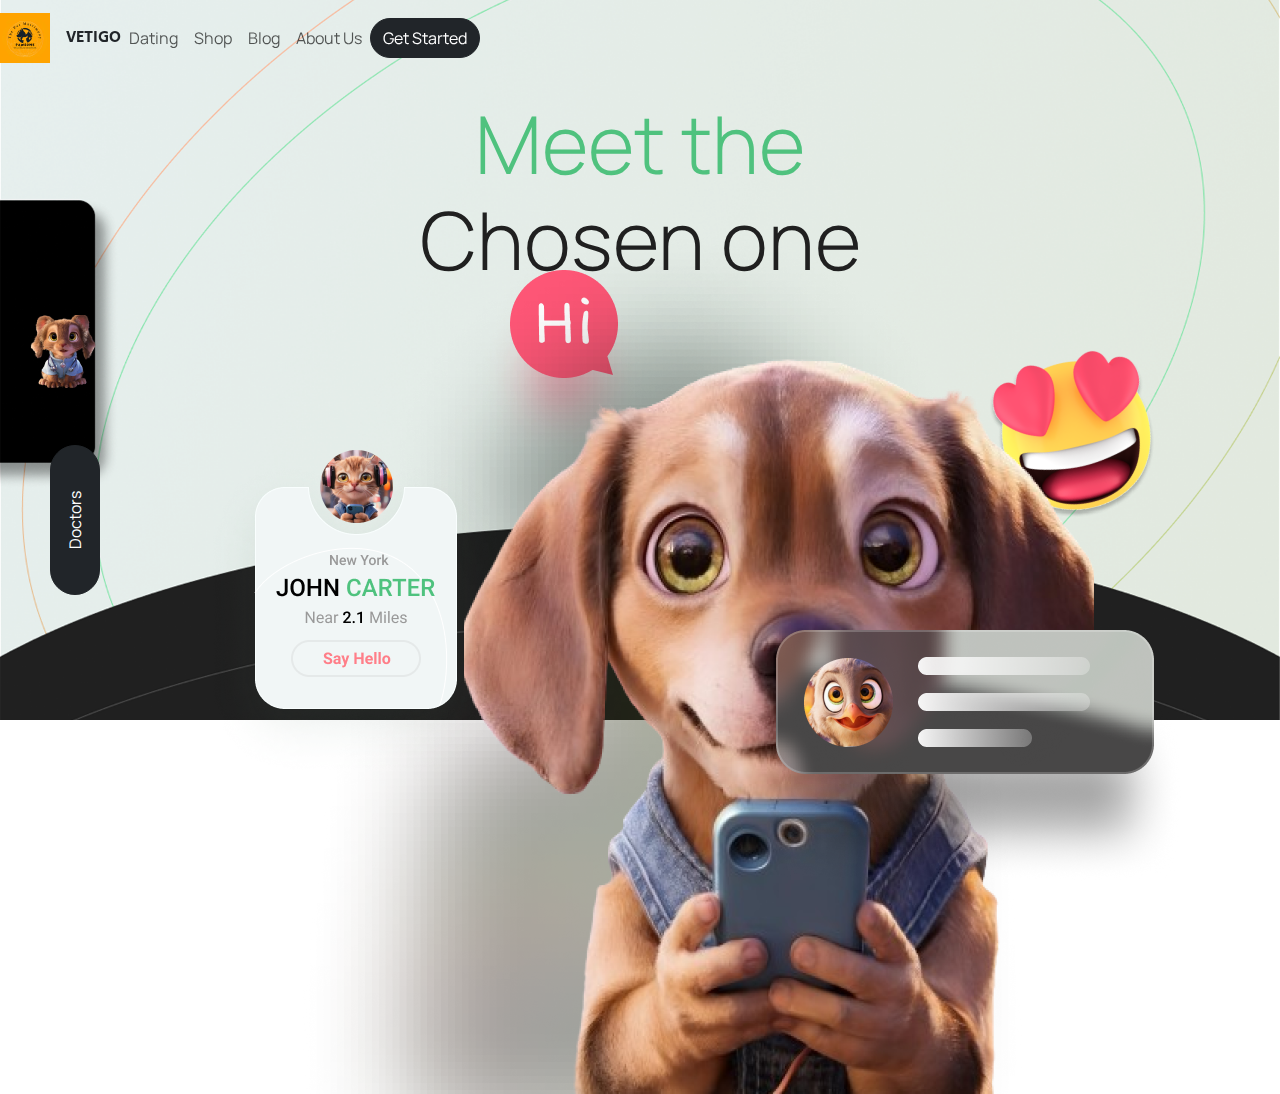
==== index.html @ 94a31e5b "1.4" ====
<!DOCTYPE html>
<html lang="en">
<head>
 <meta charset="UTF-8">
 <meta name="viewport" content="width=device-width, initial-scale=1.0">
 <title>vertigo</title>
 <link rel="stylesheet" href="https://cdn.jsdelivr.net/npm/bootstrap@5.2.3/dist/css/bootstrap.min.css">
 <link rel="stylesheet" href="main.css">
 <link rel="preconnect" href="https://fonts.googleapis.com">
<link rel="preconnect" href="https://fonts.gstatic.com" crossorigin>
<link href="https://fonts.googleapis.com/css2?family=Secular+One&display=swap" rel="stylesheet">
<link href="https://fonts.googleapis.com/css2?family=Manrope:wght@200&display=swap" rel="stylesheet">
<script src="https://cdn.jsdelivr.net/npm/@popperjs/core@2.11.6/dist/umd/popper.min.js"></script>
<script src="https://cdn.jsdelivr.net/npm/bootstrap@5.2.3/dist/js/bootstrap.min.js"></script>

</head>
<body>
 
<nav class="navbar navbar-expand-md fixed-top">
 <a class="navbar-brand" href="#">
  <img src="/home/Untitjjled 1.png" class="d-inline-block align-top" alt="">
 
</a><span style="font-family: 'Secular One', sans-serif;"> VETIGO </span>
 <button class="navbar-toggler d-lg-none" type="button" data-toggle="collapse" data-target="#collapsibleNavId" aria-controls="collapsibleNavId"
     aria-expanded="false" aria-label="Toggle navigation">
  <span class="navbar-toggler-icon"></span>
 </button>
 <div class="collapse navbar-collapse" id="collapsibleNavId" style="font-family: 'Manrope', sans-serif;">
  <ul class="navbar-nav  ">
   <li class="nav-item active ">
    <a class="nav-link" href="/categoryselection.html">Dating </a>
   </li>
   <li class="nav-item ">
    <a class="nav-link" href="#">Shop</a>
   </li>
   <li class="nav-item ">
    <a class="nav-link" href="#">Blog</a>
   </li>
   <li class="nav-item ">
    <a class="nav-link " href="#">About Us</a>
   </li>
   
   <button type="button" class="btn btn-dark rounded-pill float-right" onclick="movetoLogin()">Get Started</button>

   <script>
   function movetoLogin() {
     window.location.href = "login.html";
   }
   </script>
   
 
  </ul>
 </div>
</nav>

<div class="p-5 mb-4  rounded-3" id="jumb">
 <div class="container-fluid py-5">
  <img src="/home/Group 14.png" class="img-fluid" id="hi">
<div class="col-md-12">
  <h1 class="display-1" id="h1">Meet the <br><span style="color: #202020;"> Chosen one</span>
  
  </h1></div>
  <img src="/home/image 5.png" class="img-fluid float-end d-block" id="emoji" >
  <img src="/home/Group 2.png" alt="" class="img-fluid" id="grp2">
  <img src="/home/Group 7.png"class="img-fluid" alt="" id="dog">
  <img src="/home/cute_animal_doctor_disney-removebg-preview 1.png" class="img-fluid" id="cute">
  <button class="btn btn-dark rounded-pill vertical-button" style="font-family: 'Manrope', sans-serif;">Doctors</button>
<img src="/home/Group 4.png" class="img-fluid" alt="" id="grp4">
 </div>
</div>





</body>
</html>
---- main.css ----
body{
 background-image: url("/home/Untitled-2.png");
 background-size:100%;
 background-repeat: no-repeat;
 position:relative;
 top: 10%;
 left: 0;

}
h1{
 color: #4FC27E;font-family: 'Manrope', sans-serif;
 text-align: center;
}
#hi{
 position: absolute;
  top: 30vh;
  left: 20lh;
}
#grp2{
 position:absolute;
 top:50vh;
 left: 16vw;
 transition: transform 0.3s ease-in-out;
z-index: 1;
}
#grp2:hover{
 transform: scale(1.1);
}
#dog{
 position:absolute;
 top:20vh;
 left: 18vw;
 transition: transform 0.3s ease-in-out;

}
#dog:hover{
 transform: scale(1.1);

}

#emoji{
 transition: transform 0.3s ease-in-out;
z-index: -1;
}
#emoji:hover{
 transform: rotate(5deg);

}
.vertical-button {
 
  transform: rotate(-90deg);
  width: 150px; 
  height: 50px; 
  padding: 10px;
 position: absolute;
 top: 55vh;
 left: 0vw;
  cursor: pointer;
}
#cute{
 position:absolute;
 top: 35vh;
 left:2vw;
}
#grp4{
  position:absolute;
 top: 70vh;
 left:60vw;
 transition: transform 0.3s ease-in-out;

}
#grp4:hover{
 transform: scale(1.1);
}
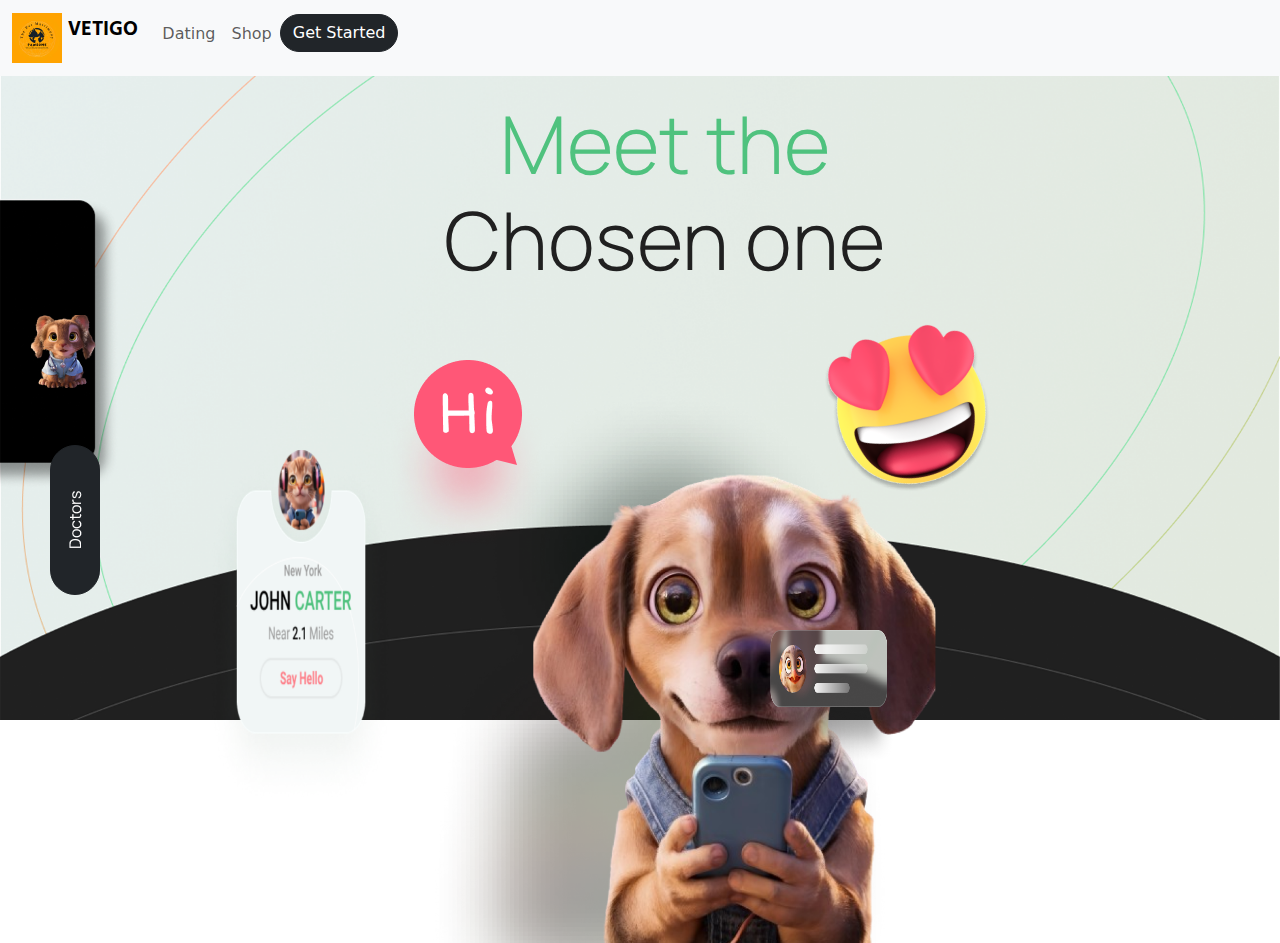
==== commit 315a9462: "1.6" ====
--- a/index.html
+++ b/index.html
@@ -16,55 +16,72 @@
 </head>
 <body>
  
-<nav class="navbar navbar-expand-md fixed-top">
- <a class="navbar-brand" href="#">
-  <img src="/home/Untitjjled 1.png" class="d-inline-block align-top" alt="">
- 
-</a><span style="font-family: 'Secular One', sans-serif;"> VETIGO </span>
- <button class="navbar-toggler d-lg-none" type="button" data-toggle="collapse" data-target="#collapsibleNavId" aria-controls="collapsibleNavId"
-     aria-expanded="false" aria-label="Toggle navigation">
-  <span class="navbar-toggler-icon"></span>
- </button>
- <div class="collapse navbar-collapse" id="collapsibleNavId" style="font-family: 'Manrope', sans-serif;">
-  <ul class="navbar-nav  ">
-   <li class="nav-item active ">
-    <a class="nav-link" href="/categoryselection.html">Dating </a>
-   </li>
-   <li class="nav-item ">
-    <a class="nav-link" href="#">Shop</a>
-   </li>
-   <li class="nav-item ">
-    <a class="nav-link" href="#">Blog</a>
-   </li>
-   <li class="nav-item ">
-    <a class="nav-link " href="#">About Us</a>
-   </li>
-   
-   <button type="button" class="btn btn-dark rounded-pill float-right" onclick="movetoLogin()">Get Started</button>
+<!-- Ensure you have included the necessary Bootstrap CSS and JavaScript files -->
+<!-- Navbar -->
+<nav class="navbar navbar-expand-md navbar-light bg-light fixed-top">
+  <div class="container-fluid">
+    <a class="navbar-brand" href="#">
+      <img src="/home/Untitjjled 1.png" class="d-inline-block align-top" alt="">
+      <span style="font-family: 'Secular One', sans-serif;">VETIGO</span> 
+    </a>
 
-   <script>
-   function movetoLogin() {
-     window.location.href = "login.html";
-   }
-   </script>
-   
- 
-  </ul>
- </div>
+    <button class="navbar-toggler" type="button" data-bs-toggle="offcanvas" data-bs-target="#offcanvasNavbar" aria-controls="offcanvasNavbar">
+      <span class="navbar-toggler-icon"></span>
+    </button>
+
+    <div class="offcanvas offcanvas-end" tabindex="-1" id="offcanvasNavbar" aria-labelledby="offcanvasNavbarLabel">
+      <div class="offcanvas-header">
+          <button type="button" class="btn-close" data-bs-dismiss="offcanvas" aria-label="Close"></button>
+        </div>
+      <div class="offcanvas-body ">
+        <ul class="navbar-nav ">
+          <li class="nav-item mb-2">
+            <a class="nav-link" href="/categoryselection.html">Dating</a>
+          </li>
+          <li class="nav-item mb-2">
+            <a class="nav-link" href="#">Shop</a>
+          </li>
+          <li class="mb-2">
+            <button type="button" class="btn btn-dark rounded-pill" onclick="movetoLogin()">Get Started</button>
+          </li>
+        </ul>
+      </div>
+    
+    </div>
+  </div>
 </nav>
 
+
+
+
+<script>
+  function movetoLogin() {
+      window.location.href = "login.html";
+  }
+</script>
+
+
 <div class="p-5 mb-4  rounded-3" id="jumb">
- <div class="container-fluid py-5">
-  <img src="/home/Group 14.png" class="img-fluid" id="hi">
-<div class="col-md-12">
+ <div class="container py-5">
+  <div class="col-md-12 ">
   <h1 class="display-1" id="h1">Meet the <br><span style="color: #202020;"> Chosen one</span>
   
-  </h1></div>
-  <img src="/home/image 5.png" class="img-fluid float-end d-block" id="emoji" >
+  </h1></div></div>
+  <div class="container">
+    <div class="row"><div class="col-xs-2"><img src="/home/image 5.png" class="img-fluid float-end d-block" id="emoji" ></div></div>
+    <div class="row">
+      <div class="col-md-3"><img src="/home/Group 14.png" class="img-fluid" id="hi"></div>
+      <div class="col-md-12"><img src="/home/Group 7.png"class="img-fluid" alt="" id="dog"></div>
+      
+    </div>
+    
+  </div>
+  
   <img src="/home/Group 2.png" alt="" class="img-fluid" id="grp2">
-  <img src="/home/Group 7.png"class="img-fluid" alt="" id="dog">
+  <div class="row-cols-3" id="dogcont"></div>
+  
   <img src="/home/cute_animal_doctor_disney-removebg-preview 1.png" class="img-fluid" id="cute">
-  <button class="btn btn-dark rounded-pill vertical-button" style="font-family: 'Manrope', sans-serif;">Doctors</button>
+  <button class="btn btn-dark rounded-pill vertical-button" style="font-family: 'Manrope', sans-serif;" id="doctor">Doctors</button>
 <img src="/home/Group 4.png" class="img-fluid" alt="" id="grp4">
  </div>
 </div>
--- a/main.css
+++ b/main.css
@@ -1,20 +1,29 @@
+
 body{
  background-image: url("/home/Untitled-2.png");
- background-size:100%;
+ background-size:cover;
  background-repeat: no-repeat;
- position:relative;
- top: 10%;
- left: 0;
-
+ position:fixed;
+}
+@media (max-width: 768px) {
+  body {
+    background-size: contain;
+    /* Other styles for smaller screens */
+  }
+  
 }
 h1{
  color: #4FC27E;font-family: 'Manrope', sans-serif;
  text-align: center;
+ position: relative;
+
+ left: 30vw;
 }
 #hi{
  position: absolute;
-  top: 30vh;
-  left: 20lh;
+  top: 40vh;
+  left: 30vw;
+  
 }
 #grp2{
  position:absolute;
@@ -22,25 +31,33 @@
  left: 16vw;
  transition: transform 0.3s ease-in-out;
 z-index: 1;
+width: 15vw ;
+height:40vh;
 }
 #grp2:hover{
  transform: scale(1.1);
 }
+
+
 #dog{
- position:absolute;
- top:20vh;
- left: 18vw;
+  width: 100%;
+  position: absolute;
+  top: 40vh;
+  left: 30vw;
+  object-fit: cover;
  transition: transform 0.3s ease-in-out;
 
 }
 #dog:hover{
- transform: scale(1.1);
+ transform:translate(10px,0px);
 
 }
 
-#emoji{
+#emoji{ position: absolute;
+  top: 30vh;
+  left: 60vw;
  transition: transform 0.3s ease-in-out;
-z-index: -1;
+  z-index: -1;
 }
 #emoji:hover{
  transform: rotate(5deg);
@@ -61,14 +78,43 @@
  position:absolute;
  top: 35vh;
  left:2vw;
+ 
 }
 #grp4{
   position:absolute;
  top: 70vh;
  left:60vw;
  transition: transform 0.3s ease-in-out;
-
+ width:10vw ;
+ height:15vh;
 }
 #grp4:hover{
  transform: scale(1.1);
+}
+
+@media (max-width: 769px) {
+  #dog{
+    top: 50vh;
+  left: 30vw;
+  }
+#grp4{
+ opacity: 0%;
+}
+h1{
+  left: 0vw;
+}
+#emoji{
+  opacity: 50%;
+  top: 10%;
+}
+  #cute{
+ opacity: 0%;
+   
+  }
+  #grp2{
+    opacity: 0%;
+  }
+  #doctor{
+    opacity: 0%;
+  }
 }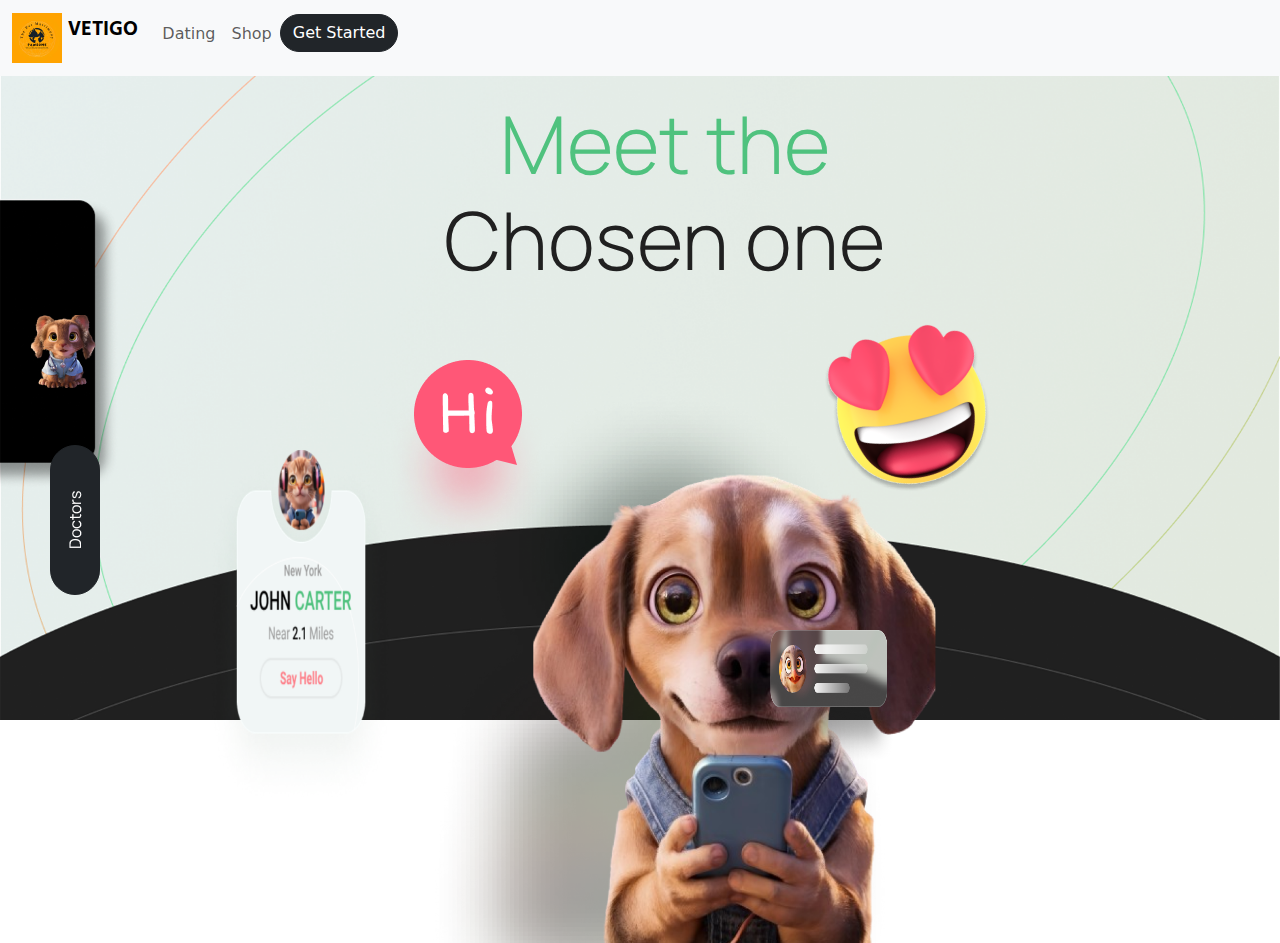
==== commit dd9307e5: "1.9" ====
--- a/index.html
+++ b/index.html
@@ -4,6 +4,7 @@
  <meta charset="UTF-8">
  <meta name="viewport" content="width=device-width, initial-scale=1.0">
  <title>vertigo</title>
+ <link rel="icon" href="/home/Untitjjled 1.png" type="image/x-icon">
  <link rel="stylesheet" href="https://cdn.jsdelivr.net/npm/bootstrap@5.2.3/dist/css/bootstrap.min.css">
  <link rel="stylesheet" href="main.css">
  <link rel="preconnect" href="https://fonts.googleapis.com">
--- a/main.css
+++ b/main.css
@@ -107,6 +107,12 @@
   opacity: 50%;
   top: 10%;
 }
+#hi{
+ 
+   top: 50vh;
+   
+   
+ }
   #cute{
  opacity: 0%;
    
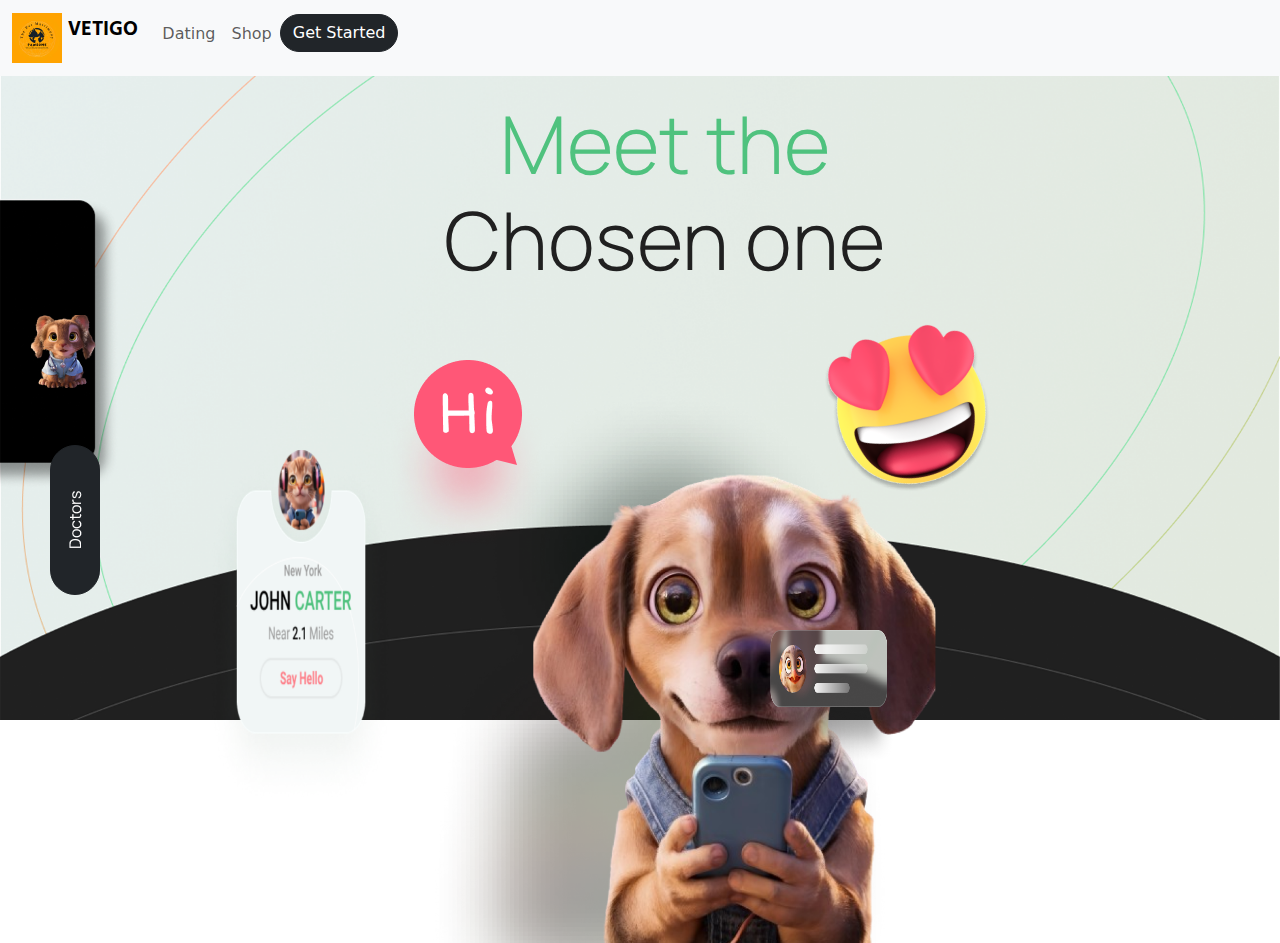
==== commit 46d3b6a3: "signup" ====
--- a/index.html
+++ b/index.html
@@ -3,7 +3,7 @@
 <head>
  <meta charset="UTF-8">
  <meta name="viewport" content="width=device-width, initial-scale=1.0">
- <title>vertigo</title>
+ <title>Vertigo</title>
  <link rel="icon" href="/home/Untitjjled 1.png" type="image/x-icon">
  <link rel="stylesheet" href="https://cdn.jsdelivr.net/npm/bootstrap@5.2.3/dist/css/bootstrap.min.css">
  <link rel="stylesheet" href="main.css">
@@ -17,8 +17,7 @@
 </head>
 <body>
  
-<!-- Ensure you have included the necessary Bootstrap CSS and JavaScript files -->
-<!-- Navbar -->
+
 <nav class="navbar navbar-expand-md navbar-light bg-light fixed-top">
   <div class="container-fluid">
     <a class="navbar-brand" href="#">
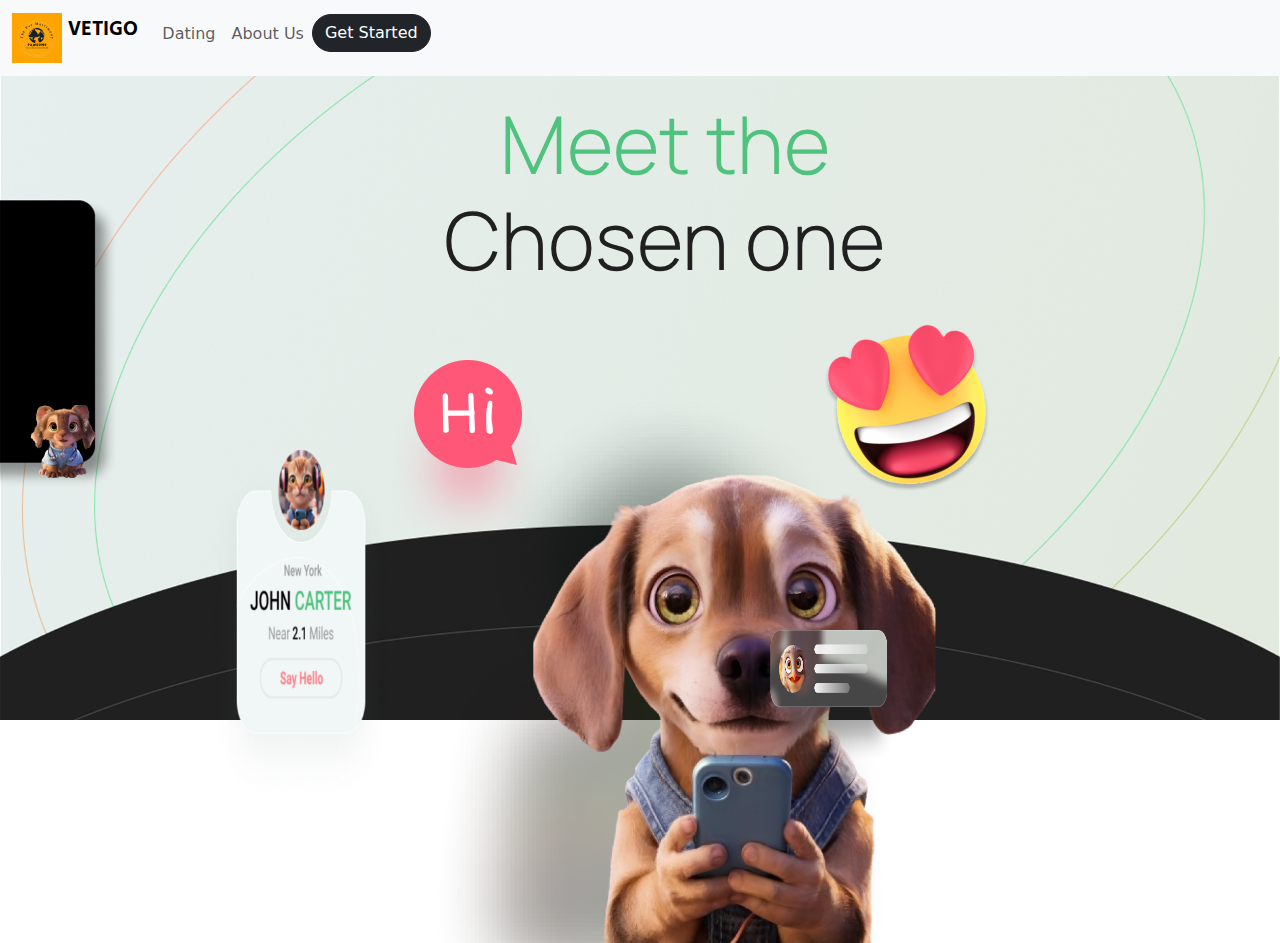
==== commit b8deae1d: "about" ====
--- a/index.html
+++ b/index.html
@@ -39,7 +39,7 @@
             <a class="nav-link" href="/categoryselection.html">Dating</a>
           </li>
           <li class="nav-item mb-2">
-            <a class="nav-link" href="#">Shop</a>
+            <a class="nav-link" href="/about.html">About Us</a>
           </li>
           <li class="mb-2">
             <button type="button" class="btn btn-dark rounded-pill" onclick="movetoLogin()">Get Started</button>
@@ -81,7 +81,6 @@
   <div class="row-cols-3" id="dogcont"></div>
   
   <img src="/home/cute_animal_doctor_disney-removebg-preview 1.png" class="img-fluid" id="cute">
-  <button class="btn btn-dark rounded-pill vertical-button" style="font-family: 'Manrope', sans-serif;" id="doctor">Doctors</button>
 <img src="/home/Group 4.png" class="img-fluid" alt="" id="grp4">
  </div>
 </div>
--- a/main.css
+++ b/main.css
@@ -76,7 +76,7 @@
 }
 #cute{
  position:absolute;
- top: 35vh;
+ top: 45vh;
  left:2vw;
  
 }
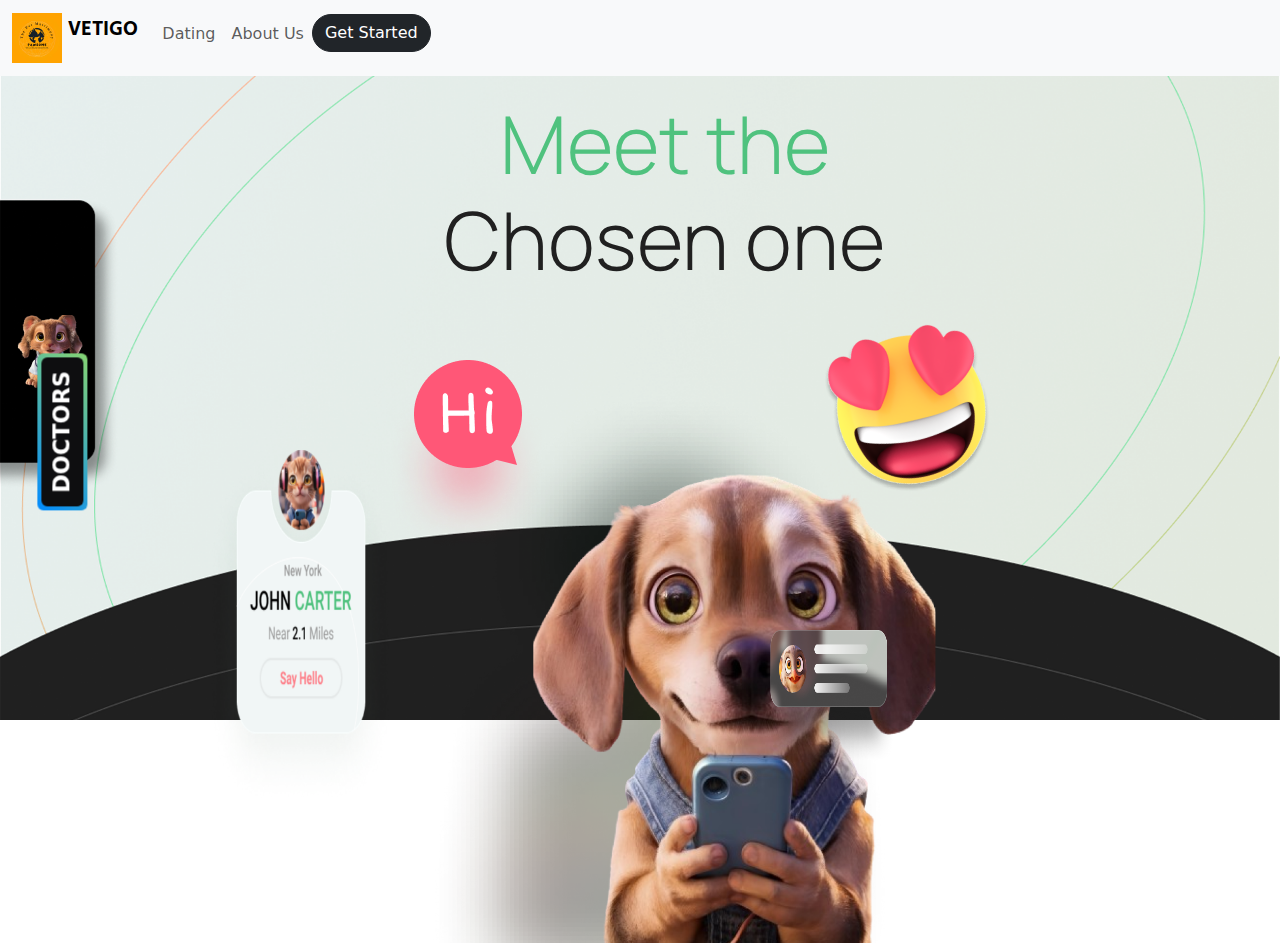
==== commit 63b2d7ba: "1.13" ====
--- a/index.html
+++ b/index.html
@@ -71,10 +71,9 @@
     <div class="row"><div class="col-xs-2"><img src="/home/image 5.png" class="img-fluid float-end d-block" id="emoji" ></div></div>
     <div class="row">
       <div class="col-md-3"><img src="/home/Group 14.png" class="img-fluid" id="hi"></div>
-      <div class="col-md-12"><img src="/home/Group 7.png"class="img-fluid" alt="" id="dog"></div>
+      <div class="col-md-6"><img src="/home/Group 7.png"class="img-fluid" alt="" id="dog"></div>
       
     </div>
-    
   </div>
   
   <img src="/home/Group 2.png" alt="" class="img-fluid" id="grp2">
@@ -82,6 +81,8 @@
   
   <img src="/home/cute_animal_doctor_disney-removebg-preview 1.png" class="img-fluid" id="cute">
 <img src="/home/Group 4.png" class="img-fluid" alt="" id="grp4">
+
+<a class="bn39" href="/coming.html"><span class="bn39span">DOCTORS</span></a>
  </div>
 </div>
 
--- a/main.css
+++ b/main.css
@@ -7,7 +7,7 @@
 }
 @media (max-width: 768px) {
   body {
-    background-size: contain;
+    background-image: url("/category/BG.png");
     /* Other styles for smaller screens */
   }
   
@@ -76,8 +76,8 @@
 }
 #cute{
  position:absolute;
- top: 45vh;
- left:2vw;
+ top: 35vh;
+ left:1vw;
  
 }
 #grp4{
@@ -91,14 +91,55 @@
 #grp4:hover{
  transform: scale(1.1);
 }
+.bn39 {
+  background-image: linear-gradient(135deg, #008aff, #86d472);
+  border-radius: 6px;
+  box-sizing: border-box;
+  color: #ffffff;
+  display: block;
+  height: 50px;
+  font-size: 1.4em;
+  font-weight: 600;
+  padding: 4px;
+  position: relative;
+  text-decoration: none;
+  width: 7em;
+  z-index: 2;
+  transform: rotate(-90deg);
+  left: -5vw;
+  top: 7vh;
+}
 
+.bn39:hover {
+  color: #fff;
+}
+
+.bn39 .bn39span {
+  align-items: center;
+  background: #0e0e10;
+  border-radius: 6px;
+  display: flex;
+  justify-content: center;
+  height: 100%;
+  transition: transform 0.5s ease;
+  width: 100%;
+}
+
+.bn39:hover .bn39span {
+  background: transparent;
+}
 @media (max-width: 769px) {
+  .bn39{
+    top: 5vh;
+    transform: rotate(0);
+    left: 34vw;
+  }
   #dog{
     top: 50vh;
-  left: 30vw;
+  left: -15vw;
   }
 #grp4{
- opacity: 0%;
+ width: auto;
 }
 h1{
   left: 0vw;
@@ -109,7 +150,8 @@
 }
 #hi{
  
-   top: 50vh;
+   top: 45vh;
+   left: 1vw;
    
    
  }
@@ -118,7 +160,10 @@
    
   }
   #grp2{
-    opacity: 0%;
+    width: auto;
+    height: 20vh;
+    top: 75vh;
+    left: 1vw;
   }
   #doctor{
     opacity: 0%;
